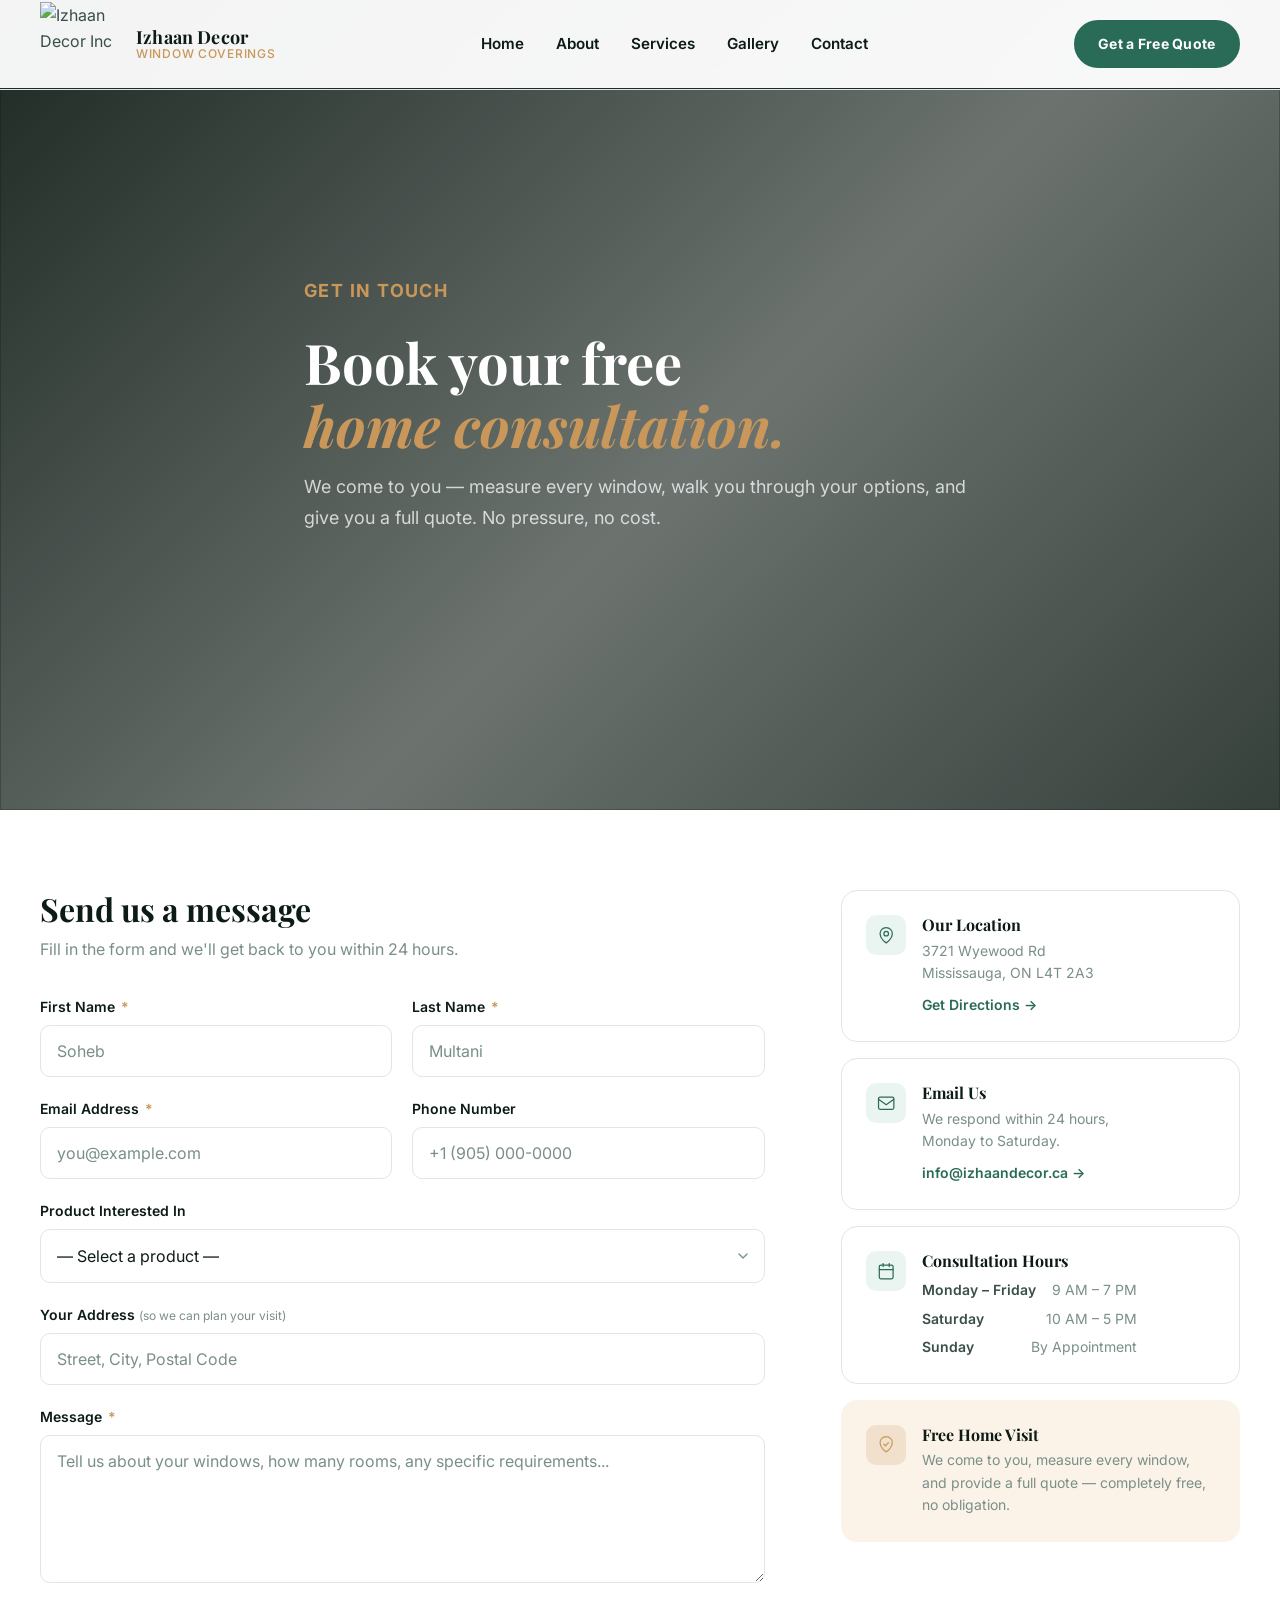
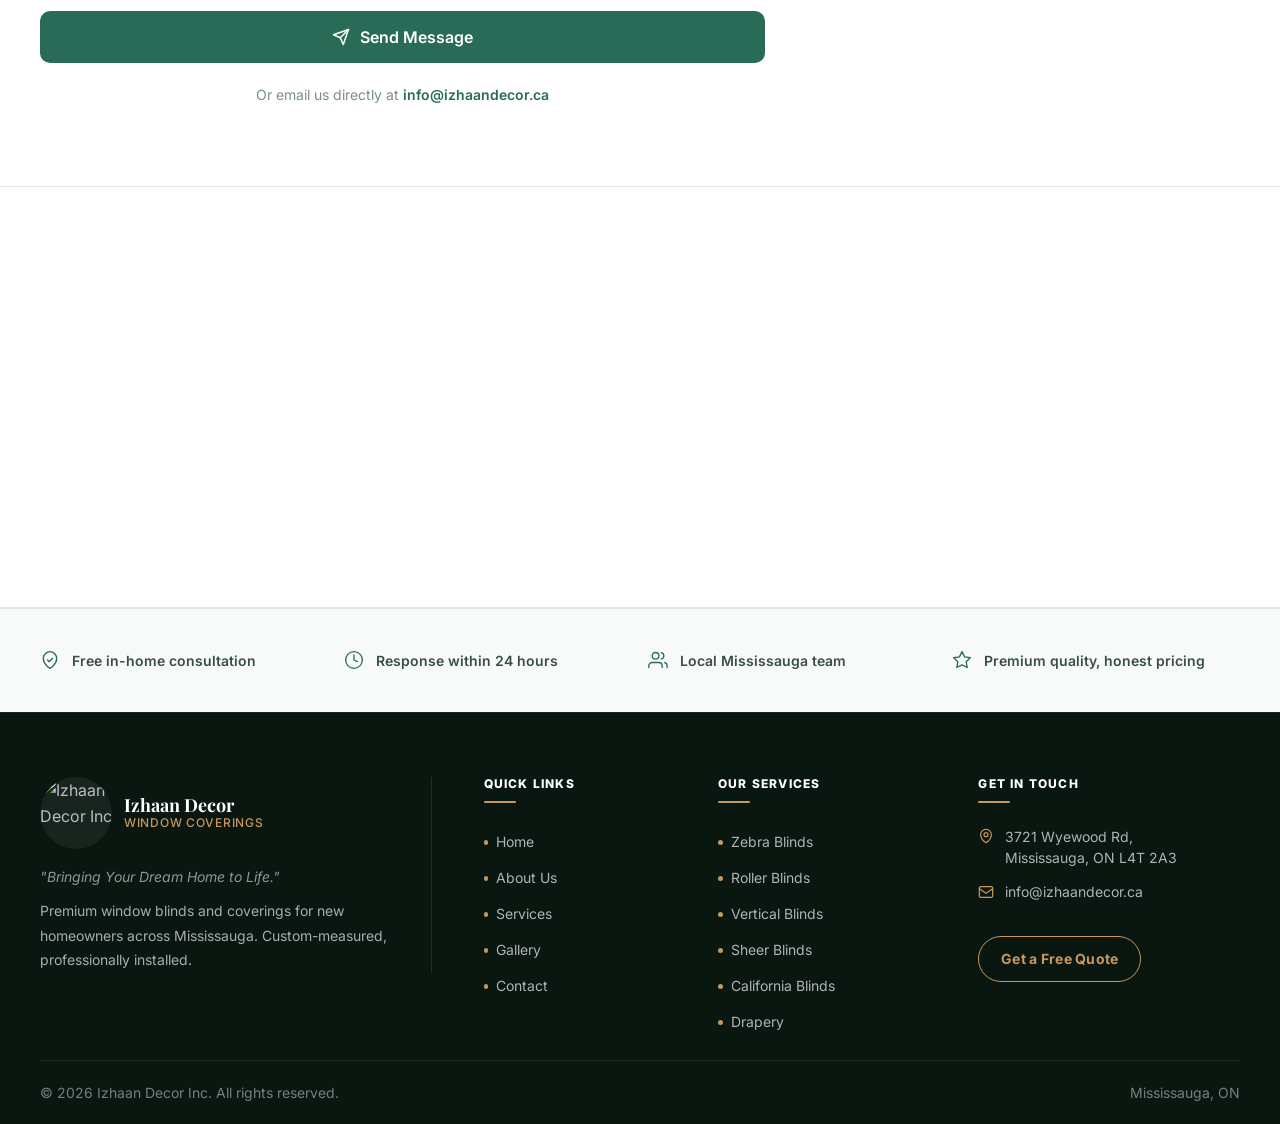
==== contact/index.html @ c47b693d "first commit" ====
<!doctype html>
<html lang="en">
  <head>
    <meta charset="utf-8">
    <meta name="viewport" content="width=device-width, initial-scale=1">
    <title>Contact | Izhaan Decor Inc — Free Quote Mississauga</title>
    <meta name="description" content="Contact Izhaan Decor Inc for a free in-home consultation and quote on window blinds and coverings in Mississauga. Call, email, or fill in the form.">
    <link rel="preconnect" href="https://fonts.googleapis.com">
    <link rel="preconnect" href="https://fonts.gstatic.com" crossorigin>
    <link href="https://fonts.googleapis.com/css2?family=Inter:wght@400;500;600;700&family=Playfair+Display:ital,wght@0,400;0,600;0,700;1,400&display=swap" rel="stylesheet">
    <link rel="stylesheet" href="../root.css">
    <link rel="stylesheet" href="./contact.css">
  </head>
  <body>

    <div data-include="../global/header.html"></div>

    <main>

      <!-- ═══════════════════════════════ PAGE HERO -->
      <section class="contact-hero">
        <div class="contact-hero__bg" aria-hidden="true">
          <img src="https://images.pexels.com/photos/1643383/pexels-photo-1643383.jpeg?auto=compress&cs=tinysrgb&w=1800" alt="">
        </div>
        <div class="container contact-hero__inner">
          <p class="eyebrow">Get in Touch</p>
          <h1>Book your free<br><em>home consultation.</em></h1>
          <p>We come to you — measure every window, walk you through your options, and give you a full quote. No pressure, no cost.</p>
        </div>
      </section>

      <!-- ═══════════════════════════════ CONTACT MAIN -->
      <section class="section contact-main">
        <div class="container contact-main__grid">

          <!-- FORM -->
          <div class="contact-form-wrap">
            <div class="contact-form-wrap__head">
              <h2>Send us a message</h2>
              <p>Fill in the form and we'll get back to you within 24 hours.</p>
            </div>

            <form class="contact-form" id="contactForm" novalidate>
              <div class="form-row">
                <div class="form-group">
                  <label for="firstName">First Name <span aria-hidden="true">*</span></label>
                  <input type="text" id="firstName" name="firstName" placeholder="Soheb" required autocomplete="given-name">
                </div>
                <div class="form-group">
                  <label for="lastName">Last Name <span aria-hidden="true">*</span></label>
                  <input type="text" id="lastName" name="lastName" placeholder="Multani" required autocomplete="family-name">
                </div>
              </div>

              <div class="form-row">
                <div class="form-group">
                  <label for="email">Email Address <span aria-hidden="true">*</span></label>
                  <input type="email" id="email" name="email" placeholder="you@example.com" required autocomplete="email">
                </div>
                <div class="form-group">
                  <label for="phone">Phone Number</label>
                  <input type="tel" id="phone" name="phone" placeholder="+1 (905) 000-0000" autocomplete="tel">
                </div>
              </div>

              <div class="form-group">
                <label for="service">Product Interested In</label>
                <div class="form-select-wrap">
                  <select id="service" name="service">
                    <option value="">— Select a product —</option>
                    <option value="zebra">Zebra Blinds</option>
                    <option value="roller">Roller Blinds</option>
                    <option value="vertical">Vertical Blinds</option>
                    <option value="sheer">Sheer Blinds</option>
                    <option value="california">California Blinds</option>
                    <option value="drapery">Drapery &amp; Curtains</option>
                    <option value="multiple">Multiple Products</option>
                    <option value="unsure">Not Sure Yet</option>
                  </select>
                  <svg class="form-select-icon" viewBox="0 0 24 24" fill="none" stroke="currentColor" stroke-width="2" stroke-linecap="round" stroke-linejoin="round" aria-hidden="true"><polyline points="6 9 12 15 18 9"/></svg>
                </div>
              </div>

              <div class="form-group">
                <label for="address">Your Address <span class="form-label-hint">(so we can plan your visit)</span></label>
                <input type="text" id="address" name="address" placeholder="Street, City, Postal Code" autocomplete="street-address">
              </div>

              <div class="form-group">
                <label for="message">Message <span aria-hidden="true">*</span></label>
                <textarea id="message" name="message" rows="5" placeholder="Tell us about your windows, how many rooms, any specific requirements..." required></textarea>
              </div>

              <button class="btn btn--primary btn--full contact-form__submit" type="submit">
                <svg width="18" height="18" viewBox="0 0 24 24" fill="none" stroke="currentColor" stroke-width="2" stroke-linecap="round" stroke-linejoin="round" aria-hidden="true"><line x1="22" y1="2" x2="11" y2="13"/><polygon points="22 2 15 22 11 13 2 9 22 2"/></svg>
                Send Message
              </button>

              <p class="contact-form__note">
                Or email us directly at <a href="mailto:info@izhaandecor.ca">info@izhaandecor.ca</a>
              </p>
            </form>

            <!-- Success state -->
            <div class="contact-form-success" id="formSuccess" hidden>
              <div class="contact-form-success__icon">
                <svg viewBox="0 0 24 24" fill="none" stroke="currentColor" stroke-width="2" stroke-linecap="round" stroke-linejoin="round" aria-hidden="true"><path d="M22 11.08V12a10 10 0 1 1-5.93-9.14"/><polyline points="22 4 12 14.01 9 11.01"/></svg>
              </div>
              <h3>Message sent!</h3>
              <p>Thanks for reaching out. We'll be in touch within 24 hours to book your free consultation.</p>
            </div>
          </div>

          <!-- INFO CARDS -->
          <aside class="contact-info">
            <div class="contact-info-card">
              <div class="contact-info-card__icon">
                <svg viewBox="0 0 24 24" fill="none" stroke="currentColor" stroke-width="1.6" stroke-linecap="round" stroke-linejoin="round" aria-hidden="true"><path d="M12 22s-8-4.5-8-11.8A8 8 0 0 1 12 2a8 8 0 0 1 8 8.2c0 7.3-8 11.8-8 11.8z"/><circle cx="12" cy="10" r="3"/></svg>
              </div>
              <div>
                <h3>Our Location</h3>
                <p>3721 Wyewood Rd<br>Mississauga, ON L4T 2A3</p>
                <a href="https://maps.google.com/?q=3721+Wyewood+Rd,+Mississauga,+ON+L4T+2A3" target="_blank" rel="noopener noreferrer" class="contact-info-card__link">Get Directions →</a>
              </div>
            </div>

            <div class="contact-info-card">
              <div class="contact-info-card__icon">
                <svg viewBox="0 0 24 24" fill="none" stroke="currentColor" stroke-width="1.6" stroke-linecap="round" stroke-linejoin="round" aria-hidden="true"><rect x="2" y="4" width="20" height="16" rx="2"/><path d="m2 7 10 7 10-7"/></svg>
              </div>
              <div>
                <h3>Email Us</h3>
                <p>We respond within 24 hours,<br>Monday to Saturday.</p>
                <a href="mailto:info@izhaandecor.ca" class="contact-info-card__link">info@izhaandecor.ca →</a>
              </div>
            </div>

            <div class="contact-info-card">
              <div class="contact-info-card__icon">
                <svg viewBox="0 0 24 24" fill="none" stroke="currentColor" stroke-width="1.6" stroke-linecap="round" stroke-linejoin="round" aria-hidden="true"><rect x="3" y="4" width="18" height="18" rx="2"/><line x1="16" y1="2" x2="16" y2="6"/><line x1="8" y1="2" x2="8" y2="6"/><line x1="3" y1="10" x2="21" y2="10"/></svg>
              </div>
              <div>
                <h3>Consultation Hours</h3>
                <ul class="contact-hours">
                  <li><span>Monday – Friday</span><span>9 AM – 7 PM</span></li>
                  <li><span>Saturday</span><span>10 AM – 5 PM</span></li>
                  <li><span>Sunday</span><span>By Appointment</span></li>
                </ul>
              </div>
            </div>

            <div class="contact-info-card contact-info-card--accent">
              <div class="contact-info-card__icon">
                <svg viewBox="0 0 24 24" fill="none" stroke="currentColor" stroke-width="1.6" stroke-linecap="round" stroke-linejoin="round" aria-hidden="true"><path d="M12 22s-8-4.5-8-11.8A8 8 0 0 1 12 2a8 8 0 0 1 8 8.2c0 7.3-8 11.8-8 11.8z"/><path d="M9 12l2 2 4-4"/></svg>
              </div>
              <div>
                <h3>Free Home Visit</h3>
                <p>We come to you, measure every window, and provide a full quote — completely free, no obligation.</p>
              </div>
            </div>
          </aside>

        </div>
      </section>

      <!-- ═══════════════════════════════ MAP -->
      <div class="contact-map">
        <iframe
          src="https://maps.google.com/maps?q=3721+Wyewood+Rd,+Mississauga,+ON+L4T+2A3&output=embed"
          width="100%"
          height="420"
          style="border:0;"
          allowfullscreen=""
          loading="lazy"
          referrerpolicy="no-referrer-when-downgrade"
          title="Izhaan Decor location — 3721 Wyewood Rd, Mississauga">
        </iframe>
      </div>

      <!-- ═══════════════════════════════ TRUST STRIP -->
      <section class="contact-trust">
        <div class="container contact-trust__grid">
          <div class="contact-trust__item">
            <svg viewBox="0 0 24 24" fill="none" stroke="currentColor" stroke-width="1.6" stroke-linecap="round" stroke-linejoin="round" aria-hidden="true"><path d="M12 22s-8-4.5-8-11.8A8 8 0 0 1 12 2a8 8 0 0 1 8 8.2c0 7.3-8 11.8-8 11.8z"/><path d="M9 12l2 2 4-4"/></svg>
            <span>Free in-home consultation</span>
          </div>
          <div class="contact-trust__item">
            <svg viewBox="0 0 24 24" fill="none" stroke="currentColor" stroke-width="1.6" stroke-linecap="round" stroke-linejoin="round" aria-hidden="true"><circle cx="12" cy="12" r="10"/><path d="M12 6v6l4 2"/></svg>
            <span>Response within 24 hours</span>
          </div>
          <div class="contact-trust__item">
            <svg viewBox="0 0 24 24" fill="none" stroke="currentColor" stroke-width="1.6" stroke-linecap="round" stroke-linejoin="round" aria-hidden="true"><path d="M17 21v-2a4 4 0 0 0-4-4H5a4 4 0 0 0-4 4v2"/><circle cx="9" cy="7" r="4"/><path d="M23 21v-2a4 4 0 0 0-3-3.87"/><path d="M16 3.13a4 4 0 0 1 0 7.75"/></svg>
            <span>Local Mississauga team</span>
          </div>
          <div class="contact-trust__item">
            <svg viewBox="0 0 24 24" fill="none" stroke="currentColor" stroke-width="1.6" stroke-linecap="round" stroke-linejoin="round" aria-hidden="true"><polygon points="12 2 15.09 8.26 22 9.27 17 14.14 18.18 21.02 12 17.77 5.82 21.02 7 14.14 2 9.27 8.91 8.26 12 2"/></svg>
            <span>Premium quality, honest pricing</span>
          </div>
        </div>
      </section>

    </main>

    <div data-include="../global/footer.html"></div>
    <script src="./contact.js"></script>
  </body>
</html>
---- root.css ----
@import url("./global/variables.css");
@import url("./global/base.css");
---- contact/contact.css ----
/* ══════════════════════════════════════════════════════════
   Scroll reveal
══════════════════════════════════════════════════════════ */
.reveal-on-scroll {
  opacity: 0;
  transform: translateY(30px);
  transition: opacity 0.65s var(--ease-slow), transform 0.65s var(--ease-slow);
}

.reveal-on-scroll.is-visible {
  opacity: 1;
  transform: translateY(0);
}

.reveal-stagger {
  transition-delay: calc(var(--i, 0) * 110ms);
}

/* ══════════════════════════════════════════════════════════
   PAGE HERO
══════════════════════════════════════════════════════════ */
.contact-hero {
  position: relative;
  display: flex;
  align-items: center;
  min-height: 90vh;
  overflow: hidden;
}

.contact-hero__bg {
  position: absolute;
  inset: 0;
  z-index: 0;
}

.contact-hero__bg img {
  width: 100%;
  height: 100%;
  object-fit: cover;
}

.contact-hero__bg::after {
  content: "";
  position: absolute;
  inset: 0;
  background: linear-gradient(
    135deg,
    rgba(10, 22, 16, 0.92) 0%,
    rgba(10, 22, 16, 0.60) 55%,
    rgba(10, 22, 16, 0.82) 100%
  );
}

.contact-hero__inner {
  position: relative;
  z-index: 1;
  padding-block: 5rem;
  max-width: 42rem;
}

.contact-hero__inner .eyebrow {
  color: var(--color-accent);
  animation: fade-up 0.7s var(--ease-slow) both;
}

.contact-hero__inner h1 {
  margin-block: 0.75rem 1rem;
  font-size: clamp(2rem, 5vw, 3.5rem);
  color: #fff;
  line-height: 1.12;
  animation: fade-up 0.7s 0.15s var(--ease-slow) both;
}

.contact-hero__inner h1 em {
  font-style: italic;
  color: var(--color-accent);
}

.contact-hero__inner > p {
  color: rgba(255, 255, 255, 0.75);
  font-size: var(--text-lg);
  line-height: 1.7;
  animation: fade-up 0.7s 0.3s var(--ease-slow) both;
}

@keyframes fade-up {
  from { opacity: 0; transform: translateY(24px); }
  to   { opacity: 1; transform: translateY(0);    }
}

/* ══════════════════════════════════════════════════════════
   CONTACT MAIN GRID
══════════════════════════════════════════════════════════ */
.contact-main__grid {
  display: grid;
  grid-template-columns: 1fr 0.55fr;
  gap: clamp(2.5rem, 6vw, 5rem);
  align-items: start;
}

/* ══════════════════════════════════════════════════════════
   FORM WRAP
══════════════════════════════════════════════════════════ */
.contact-form-wrap__head {
  margin-bottom: 2rem;
}

.contact-form-wrap__head h2 {
  font-size: clamp(var(--text-xl), 2.5vw, var(--text-3xl));
  margin-bottom: 0.5rem;
}

.contact-form-wrap__head p {
  color: var(--color-muted);
  font-size: var(--text-base);
}

/* ══════════════════════════════════════════════════════════
   FORM ELEMENTS
══════════════════════════════════════════════════════════ */
.contact-form {
  display: grid;
  gap: 1.25rem;
}

.form-row {
  display: grid;
  grid-template-columns: 1fr 1fr;
  gap: 1.25rem;
}

.form-group {
  display: flex;
  flex-direction: column;
  gap: 0.45rem;
}

.form-group label {
  font-size: var(--text-sm);
  font-weight: 600;
  color: var(--color-dark);
}

.form-group label span[aria-hidden] {
  color: var(--color-accent);
  margin-left: 0.1rem;
}

.form-label-hint {
  font-weight: 400;
  color: var(--color-muted);
  font-size: var(--text-xs);
}

.form-group input,
.form-group textarea {
  width: 100%;
  padding: 0.8rem 1rem;
  border: 1.5px solid var(--color-border);
  border-radius: var(--radius-md);
  background: var(--color-surface);
  color: var(--color-dark);
  font-size: var(--text-base);
  line-height: 1.5;
  transition: border-color var(--ease), box-shadow var(--ease);
  outline: none;
}

.form-group input::placeholder,
.form-group textarea::placeholder {
  color: var(--color-muted);
}

.form-group input:focus,
.form-group textarea:focus {
  border-color: var(--color-primary);
  box-shadow: 0 0 0 3px var(--color-primary-soft);
}

.form-group input.is-error,
.form-group textarea.is-error {
  border-color: var(--color-danger);
  box-shadow: 0 0 0 3px rgba(220, 38, 38, 0.1);
}

.form-group textarea {
  resize: vertical;
  min-height: 130px;
}

/* Custom select */
.form-select-wrap {
  position: relative;
}

.form-select-wrap select {
  width: 100%;
  padding: 0.8rem 2.5rem 0.8rem 1rem;
  border: 1.5px solid var(--color-border);
  border-radius: var(--radius-md);
  background: var(--color-surface);
  color: var(--color-dark);
  font-size: var(--text-base);
  appearance: none;
  cursor: pointer;
  transition: border-color var(--ease), box-shadow var(--ease);
  outline: none;
}

.form-select-wrap select:focus {
  border-color: var(--color-primary);
  box-shadow: 0 0 0 3px var(--color-primary-soft);
}

.form-select-icon {
  position: absolute;
  right: 0.85rem;
  top: 50%;
  transform: translateY(-50%);
  width: 1rem;
  height: 1rem;
  color: var(--color-muted);
  pointer-events: none;
}

/* Submit */
.contact-form__submit {
  margin-top: 0.5rem;
  gap: 0.6rem;
  font-size: var(--text-base);
  min-height: 3.25rem;
}

.contact-form__note {
  text-align: center;
  font-size: var(--text-sm);
  color: var(--color-muted);
}

.contact-form__note a {
  color: var(--color-primary);
  font-weight: 600;
  transition: color var(--ease);
}

.contact-form__note a:hover {
  color: var(--color-primary-hover);
}

/* ── Success state ─────────────────────────────────────── */
.contact-form-success[hidden] {
  display: none;
}

.contact-form-success {
  display: flex;
  flex-direction: column;
  align-items: center;
  justify-content: center;
  text-align: center;
  padding: 3rem 2rem;
  border: 1.5px solid var(--color-primary-soft);
  border-radius: var(--radius-lg);
  background: var(--color-primary-soft);
  animation: fade-up 0.5s var(--ease-slow) both;
}

.contact-form-success__icon {
  display: flex;
  align-items: center;
  justify-content: center;
  width: 4rem;
  height: 4rem;
  margin-bottom: 1.25rem;
  border-radius: var(--radius-full);
  background: var(--color-primary);
  color: #fff;
}

.contact-form-success__icon svg {
  width: 1.75rem;
  height: 1.75rem;
}

.contact-form-success h3 {
  margin-bottom: 0.6rem;
  font-size: var(--text-2xl);
  color: var(--color-dark);
}

.contact-form-success p {
  color: var(--color-muted);
  line-height: 1.7;
  max-width: 28rem;
}

/* ══════════════════════════════════════════════════════════
   INFO CARDS
══════════════════════════════════════════════════════════ */
.contact-info {
  display: grid;
  gap: 1rem;
  position: sticky;
  top: calc(88px + 2rem);
}

.contact-info-card {
  display: flex;
  gap: 1rem;
  padding: 1.5rem;
  border: 1px solid var(--color-border);
  border-radius: var(--radius-lg);
  background: var(--color-surface);
  transition: box-shadow var(--ease), border-color var(--ease), transform var(--ease);
}

.contact-info-card:hover {
  box-shadow: var(--shadow-md);
  border-color: var(--color-primary-soft);
  transform: translateY(-2px);
}

.contact-info-card--accent {
  border-color: var(--color-accent-soft);
  background: var(--color-accent-soft);
}

.contact-info-card--accent:hover {
  border-color: var(--color-accent);
}

.contact-info-card__icon {
  flex: 0 0 2.5rem;
  width: 2.5rem;
  height: 2.5rem;
  display: flex;
  align-items: center;
  justify-content: center;
  border-radius: var(--radius-md);
  background: var(--color-primary-soft);
  color: var(--color-primary);
}

.contact-info-card--accent .contact-info-card__icon {
  background: rgba(201, 151, 90, 0.2);
  color: var(--color-accent);
}

.contact-info-card__icon svg {
  width: 1.15rem;
  height: 1.15rem;
}

.contact-info-card h3 {
  font-size: var(--text-base);
  font-weight: 700;
  margin-bottom: 0.35rem;
  color: var(--color-dark);
}

.contact-info-card p {
  font-size: var(--text-sm);
  color: var(--color-muted);
  line-height: 1.6;
}

.contact-info-card__link {
  display: inline-block;
  margin-top: 0.5rem;
  font-size: var(--text-sm);
  font-weight: 600;
  color: var(--color-primary);
  transition: color var(--ease), transform var(--ease);
}

.contact-info-card__link:hover {
  color: var(--color-primary-hover);
  transform: translateX(2px);
}

/* Hours table */
.contact-hours {
  display: grid;
  gap: 0.35rem;
  margin-top: 0.5rem;
}

.contact-hours li {
  display: flex;
  justify-content: space-between;
  align-items: center;
  font-size: var(--text-sm);
  color: var(--color-muted);
  gap: 1rem;
}

.contact-hours li span:first-child {
  font-weight: 600;
  color: var(--color-text);
}

/* ══════════════════════════════════════════════════════════
   MAP
══════════════════════════════════════════════════════════ */
.contact-map {
  border-top: 1px solid var(--color-border);
  border-bottom: 1px solid var(--color-border);
  overflow: hidden;
  line-height: 0;
}

.contact-map iframe {
  width: 100%;
  height: 420px;
  display: block;
  filter: grayscale(0.15) contrast(1.02);
  transition: filter var(--ease-slow);
}

.contact-map iframe:hover {
  filter: grayscale(0) contrast(1);
}

/* ══════════════════════════════════════════════════════════
   TRUST STRIP
══════════════════════════════════════════════════════════ */
.contact-trust {
  padding-block: 2.5rem;
  background: var(--color-surface-soft);
  border-top: 1px solid var(--color-border);
}

.contact-trust__grid {
  display: grid;
  grid-template-columns: repeat(4, 1fr);
  gap: 1rem;
}

.contact-trust__item {
  display: flex;
  align-items: center;
  gap: 0.75rem;
  font-size: var(--text-sm);
  font-weight: 600;
  color: var(--color-text);
}

.contact-trust__item svg {
  flex: 0 0 1.25rem;
  width: 1.25rem;
  height: 1.25rem;
  color: var(--color-primary);
}

/* ══════════════════════════════════════════════════════════
   RESPONSIVE
══════════════════════════════════════════════════════════ */
@media (max-width: 1024px) {
  .contact-main__grid {
    grid-template-columns: 1fr;
  }

  .contact-info {
    position: static;
    grid-template-columns: repeat(2, 1fr);
  }

  .contact-hero__inner {
    text-align: center;
    margin-inline: auto;
  }
}

@media (max-width: 767px) {

  .form-row {
    grid-template-columns: 1fr;
  }

  .contact-info {
    grid-template-columns: 1fr;
  }

  .contact-trust__grid {
    grid-template-columns: repeat(2, 1fr);
    gap: 1.25rem;
  }

  .contact-map iframe {
    height: 280px;
  }
}
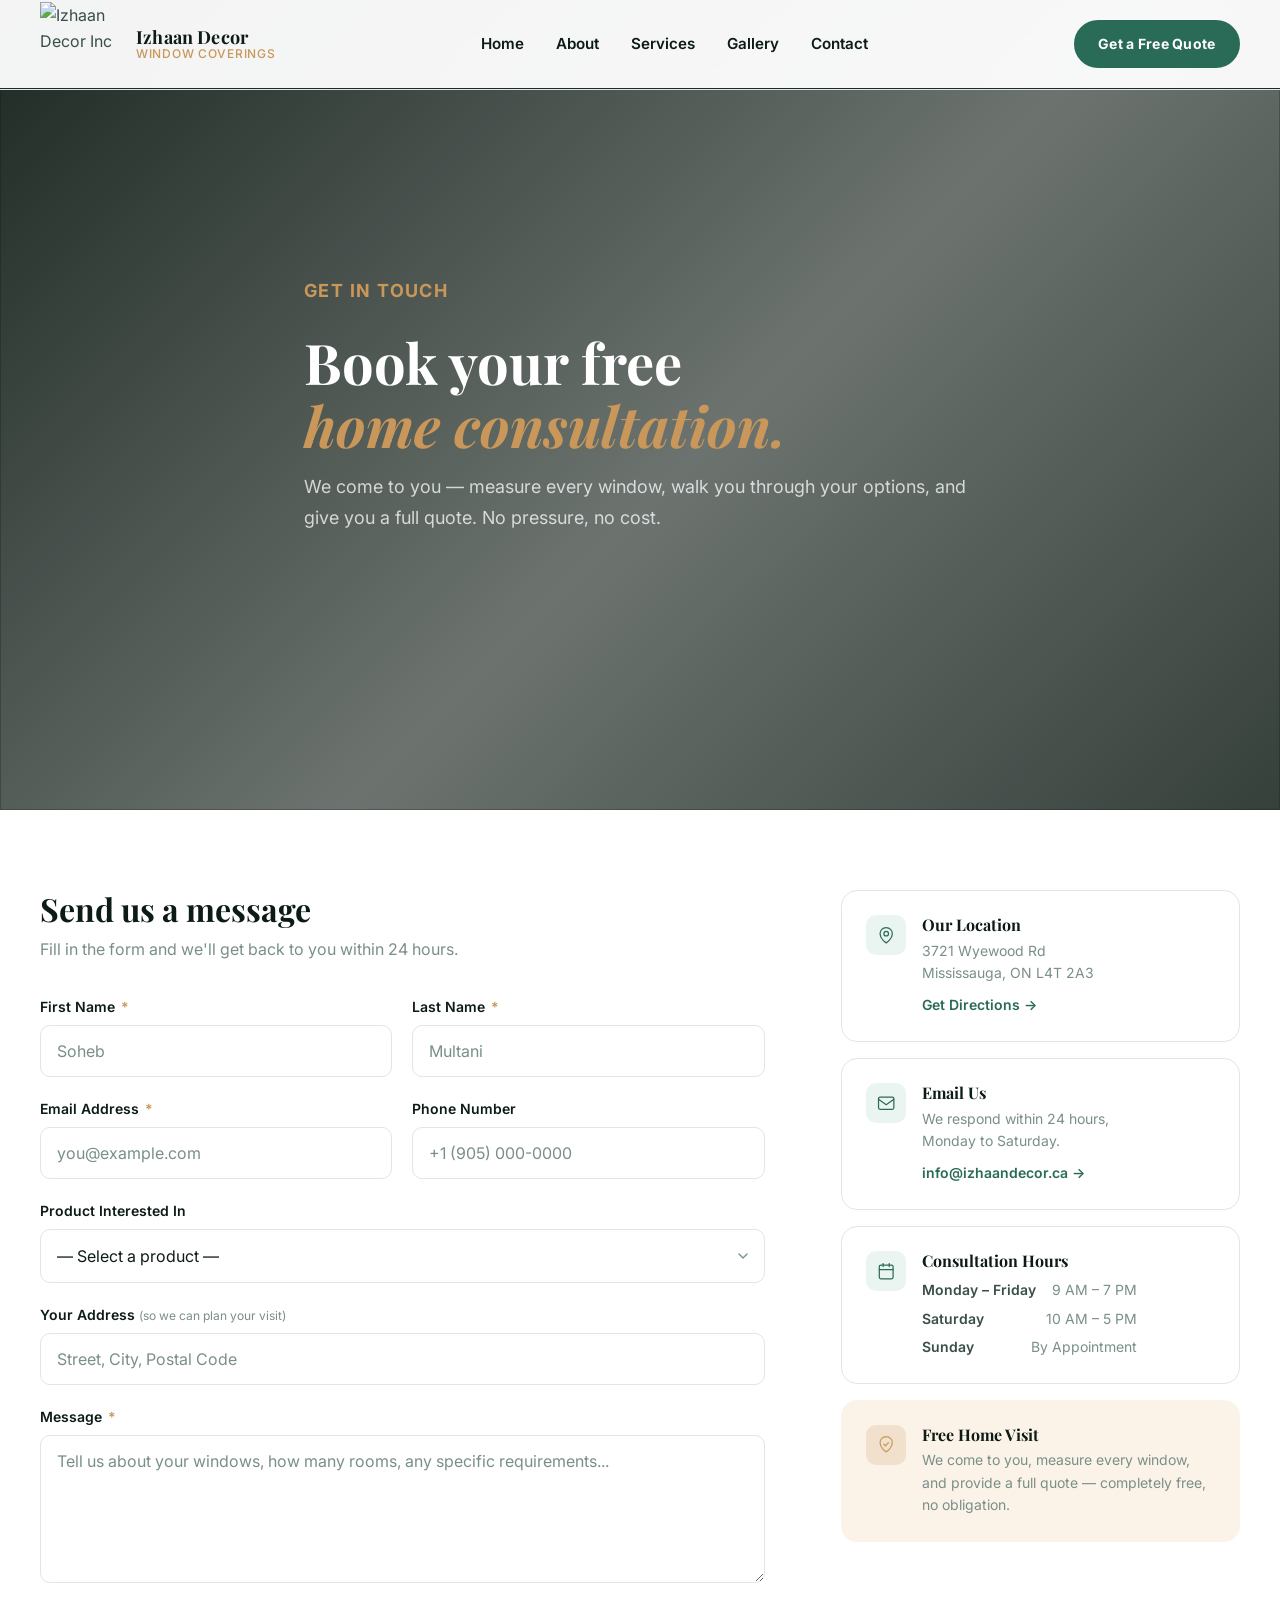
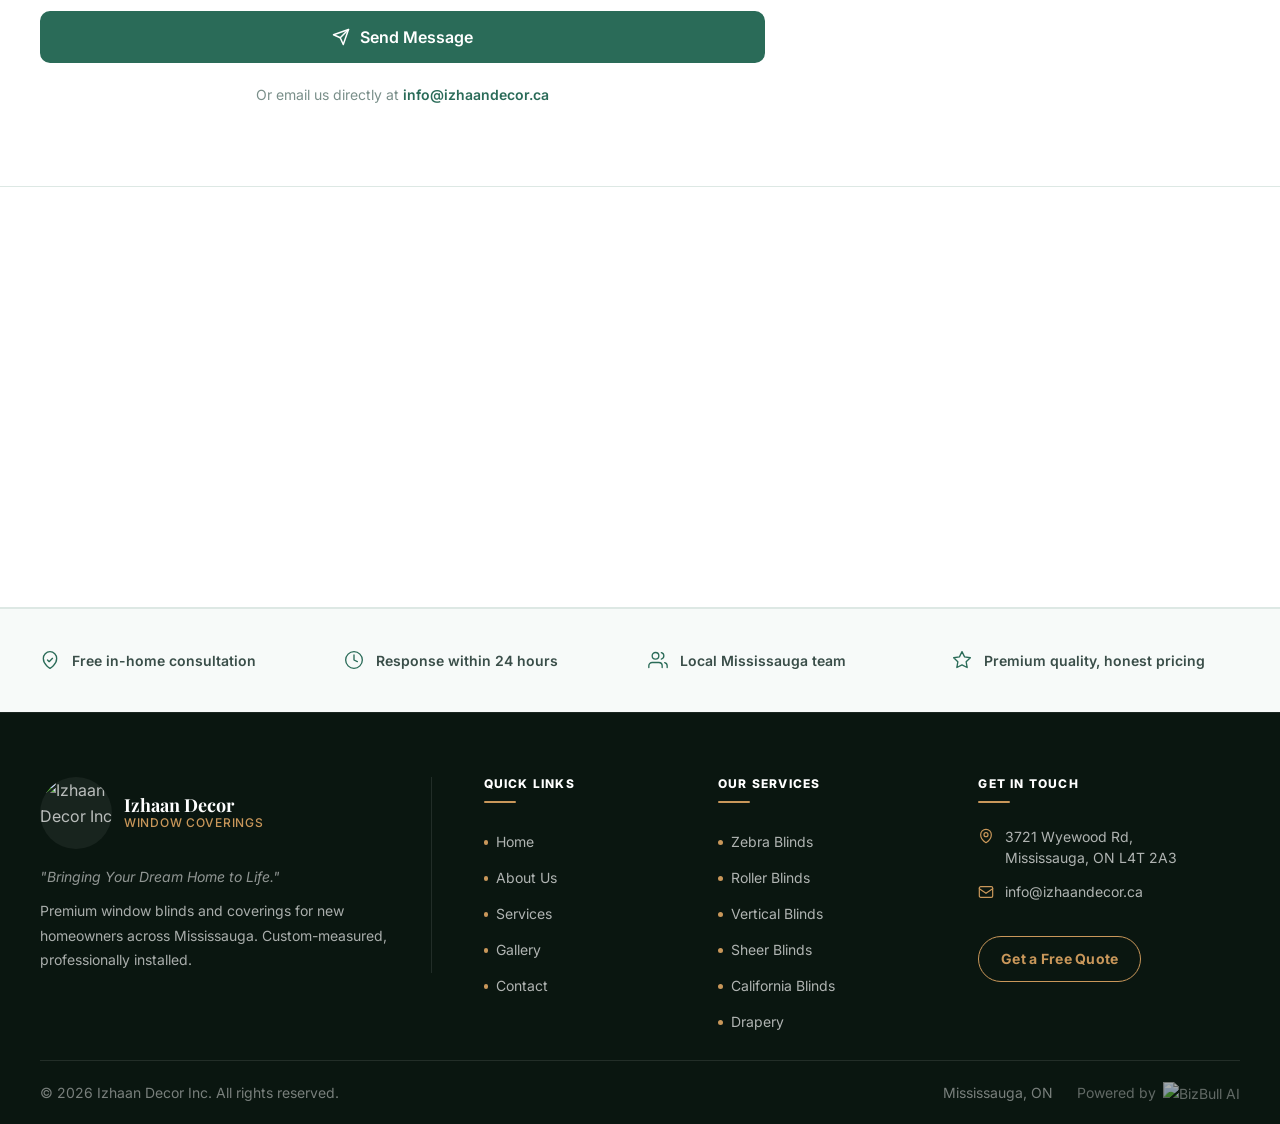
==== commit 9424e15f: "updated images" ====
--- a/contact/index.html
+++ b/contact/index.html
@@ -1,4 +1,4 @@
-<!doctype html>
+﻿<!doctype html>
 <html lang="en">
   <head>
     <meta charset="utf-8">
@@ -13,14 +13,356 @@
   </head>
   <body>
 
-    <div data-include="../global/header.html"></div>
+<style>
+  .site-header {
+    position: fixed;
+    top: 0;
+    right: 0;
+    left: 0;
+    z-index: 1000;
+    background: rgba(255, 255, 255, 0.95);
+    border-bottom: 1px solid var(--color-border);
+    backdrop-filter: blur(14px);
+  }
+
+  .site-header__inner {
+    display: flex;
+    align-items: center;
+    justify-content: space-between;
+    min-height: 88px;
+  }
+
+  .site-header__brand {
+    display: inline-flex;
+    align-items: center;
+    gap: 0.75rem;
+  }
+
+  .site-header__logo {
+    width: 84px;
+    height: 84px;
+    object-fit: contain;
+  }
+
+  .site-header__brand-name {
+    display: flex;
+    flex-direction: column;
+    line-height: 1.15;
+  }
+
+  .site-header__brand-name strong {
+    font-family: var(--font-serif);
+    font-size: var(--text-lg);
+    font-weight: 700;
+    color: var(--color-dark);
+    letter-spacing: 0.01em;
+  }
+
+  .site-header__brand-name span {
+    font-size: var(--text-xs);
+    font-weight: 500;
+    color: var(--color-accent);
+    letter-spacing: 0.06em;
+    text-transform: uppercase;
+  }
+
+  /* ── Desktop nav ───────────────────────────────────────── */
+  .site-header__nav {
+    display: flex;
+    align-items: center;
+    gap: clamp(1.5rem, 2.5vw, 2.25rem);
+    font-size: 0.95rem;
+    font-weight: 600;
+    color: var(--color-dark);
+  }
+
+  .site-header__nav a {
+    position: relative;
+    padding-block: 0.35rem;
+    color: var(--color-dark);
+    transition: color var(--ease);
+  }
+
+  .site-header__nav a::after {
+    content: "";
+    position: absolute;
+    left: 0;
+    right: 0;
+    bottom: 0;
+    height: 2px;
+    background: var(--color-primary);
+    border-radius: var(--radius-full);
+    transform: scaleX(0);
+    transform-origin: left;
+    transition: transform var(--ease);
+  }
+
+  .site-header__nav a:hover,
+  .site-header__nav a.is-active { color: var(--color-primary); }
+
+  .site-header__nav a:hover::after,
+  .site-header__nav a.is-active::after { transform: scaleX(1); }
+
+  /* ── Desktop CTA ───────────────────────────────────────── */
+  .site-header__actions {
+    display: flex;
+    align-items: center;
+    gap: 0.625rem;
+  }
+
+  .site-header__cta {
+    display: inline-flex;
+    align-items: center;
+    justify-content: center;
+    min-height: 44px;
+    padding: 0.65rem 1.4rem;
+    border: 2px solid var(--color-primary);
+    border-radius: var(--radius-full);
+    background: var(--color-primary);
+    color: var(--color-surface);
+    font-size: var(--text-sm);
+    font-weight: 700;
+    letter-spacing: 0.02em;
+    transition: background var(--ease), border-color var(--ease), transform var(--ease), box-shadow var(--ease);
+  }
+
+  .site-header__cta:hover {
+    background: var(--color-primary-hover);
+    border-color: var(--color-primary-hover);
+    transform: translateY(-1px);
+    box-shadow: var(--shadow-md);
+  }
+
+  /* ── Hamburger button ──────────────────────────────────── */
+  .site-header__menu {
+    display: none;
+    width: 2.75rem;
+    height: 2.75rem;
+    align-items: center;
+    justify-content: center;
+    border-radius: var(--radius-md);
+    color: var(--color-dark);
+    background: var(--color-surface-soft);
+    transition: background var(--ease);
+    flex-shrink: 0;
+  }
+
+  .site-header__menu:hover { background: var(--color-primary-soft); }
+
+  .site-header__menu-icon,
+  .site-header__menu-icon::before,
+  .site-header__menu-icon::after {
+    display: block;
+    width: 1.25rem;
+    height: 2px;
+    border-radius: var(--radius-full);
+    background: currentColor;
+    transition: transform var(--ease), opacity var(--ease);
+  }
+
+  .site-header__menu-icon {
+    position: relative;
+  }
+
+  .site-header__menu-icon::before,
+  .site-header__menu-icon::after {
+    content: "";
+    position: absolute;
+    left: 0;
+  }
+
+  .site-header__menu-icon::before { top: -0.4rem; }
+  .site-header__menu-icon::after  { top:  0.4rem; }
+
+  .site-header.is-open .site-header__menu-icon        { transform: rotate(45deg); }
+  .site-header.is-open .site-header__menu-icon::before { opacity: 0; }
+  .site-header.is-open .site-header__menu-icon::after  { transform: translateY(-0.4rem) rotate(-90deg); }
+
+  /* ── Mobile slide-down panel ───────────────────────────── */
+  .site-header__panel {
+    overflow: hidden;
+    max-height: 0;
+    transition: max-height 0.42s cubic-bezier(0.4, 0, 0.2, 1);
+    background: var(--color-dark);
+    border-top: 1px solid rgba(255, 255, 255, 0.07);
+  }
+
+  .site-header__panel-nav {
+    display: flex;
+    flex-direction: column;
+    padding-block: 0.5rem;
+  }
+
+  .site-header__panel-nav a {
+    display: flex;
+    align-items: center;
+    justify-content: space-between;
+    padding: 1rem 1.5rem;
+    color: rgba(255, 255, 255, 0.72);
+    font-size: 1rem;
+    font-weight: 600;
+    letter-spacing: 0.01em;
+    border-bottom: 1px solid rgba(255, 255, 255, 0.06);
+    transition: color var(--ease), background var(--ease), padding-left var(--ease);
+  }
+
+  .site-header__panel-nav a:last-child {
+    border-bottom: none;
+  }
+
+  .site-header__panel-nav a:hover {
+    color: #fff;
+    background: rgba(255, 255, 255, 0.04);
+    padding-left: 1.875rem;
+  }
+
+  .site-header__panel-nav a.is-active {
+    color: var(--color-accent);
+    background: rgba(201, 151, 90, 0.07);
+  }
+
+  /* Arrow chevron per link */
+  .site-header__panel-nav a svg {
+    width: 1rem;
+    height: 1rem;
+    opacity: 0.4;
+    transition: opacity var(--ease), transform var(--ease);
+    flex-shrink: 0;
+  }
+
+  .site-header__panel-nav a:hover svg,
+  .site-header__panel-nav a.is-active svg {
+    opacity: 1;
+    transform: translateX(3px);
+    color: var(--color-accent);
+  }
+
+  /* CTA block at bottom of panel */
+  .site-header__panel-cta {
+    padding: 1.25rem 1.5rem 1.75rem;
+    border-top: 1px solid rgba(255, 255, 255, 0.08);
+  }
+
+  .site-header__panel-cta a {
+    display: flex;
+    align-items: center;
+    justify-content: center;
+    width: 100%;
+    padding: 0.9rem 1.5rem;
+    border-radius: var(--radius-md);
+    background: var(--color-accent);
+    color: #fff;
+    font-size: var(--text-base);
+    font-weight: 700;
+    letter-spacing: 0.02em;
+    transition: background var(--ease), transform var(--ease);
+  }
+
+  .site-header__panel-cta a:hover {
+    background: var(--color-accent-hover);
+    transform: translateY(-1px);
+  }
+
+  /* ── Responsive ────────────────────────────────────────── */
+  @media (max-width: 900px) {
+    .site-header__nav,
+    .site-header__actions {
+      display: none;
+    }
+
+    .site-header__menu {
+      display: inline-flex;
+    }
+
+    .site-header.is-open .site-header__panel {
+      max-height: 480px;
+    }
+  }
+</style>
+
+<header class="site-header" data-site-header>
+  <div class="container site-header__inner">
+
+    <a class="site-header__brand" href="/home">
+      <img class="site-header__logo" src="https://assets.cdn.filesafe.space/pDreylt0DE2IrmVNC9Mn/media/6a2c3a0c16651db7bf0e846b.png" alt="Izhaan Decor Inc">
+      <div class="site-header__brand-name">
+        <strong>Izhaan Decor</strong>
+        <span>Window Coverings</span>
+      </div>
+    </a>
+
+    <nav class="site-header__nav" aria-label="Primary navigation">
+      <a href="/home">Home</a>
+      <a href="/about">About</a>
+      <a href="/services">Services</a>
+      <a href="/gallery">Gallery</a>
+      <a href="/contact">Contact</a>
+    </nav>
+
+    <div class="site-header__actions">
+      <a class="site-header__cta" href="/contact">Get a Free Quote</a>
+    </div>
+
+    <button class="site-header__menu" type="button" aria-label="Toggle menu" aria-expanded="false" data-site-menu>
+      <span class="site-header__menu-icon" aria-hidden="true"></span>
+    </button>
+
+  </div>
+
+  <!-- Mobile slide-down panel -->
+  <div class="site-header__panel" data-site-panel aria-hidden="true">
+    <nav class="site-header__panel-nav" data-site-panel-nav aria-label="Mobile navigation">
+      <a href="/home">Home <svg viewBox="0 0 24 24" fill="none" stroke="currentColor" stroke-width="2.5" stroke-linecap="round" stroke-linejoin="round" aria-hidden="true"><polyline points="9 18 15 12 9 6"/></svg></a>
+      <a href="/about">About <svg viewBox="0 0 24 24" fill="none" stroke="currentColor" stroke-width="2.5" stroke-linecap="round" stroke-linejoin="round" aria-hidden="true"><polyline points="9 18 15 12 9 6"/></svg></a>
+      <a href="/services">Services <svg viewBox="0 0 24 24" fill="none" stroke="currentColor" stroke-width="2.5" stroke-linecap="round" stroke-linejoin="round" aria-hidden="true"><polyline points="9 18 15 12 9 6"/></svg></a>
+      <a href="/gallery">Gallery <svg viewBox="0 0 24 24" fill="none" stroke="currentColor" stroke-width="2.5" stroke-linecap="round" stroke-linejoin="round" aria-hidden="true"><polyline points="9 18 15 12 9 6"/></svg></a>
+      <a href="/contact">Contact <svg viewBox="0 0 24 24" fill="none" stroke="currentColor" stroke-width="2.5" stroke-linecap="round" stroke-linejoin="round" aria-hidden="true"><polyline points="9 18 15 12 9 6"/></svg></a>
+    </nav>
+    <div class="site-header__panel-cta">
+      <a href="/contact">Get a Free Quote</a>
+    </div>
+  </div>
+</header>
+
+<script>
+  (() => {
+    const header   = document.querySelector("[data-site-header]");
+    const menu     = document.querySelector("[data-site-menu]");
+    const panel    = document.querySelector("[data-site-panel]");
+    if (!header || !menu) return;
+
+    menu.addEventListener("click", () => {
+      const isOpen = header.classList.toggle("is-open");
+      menu.setAttribute("aria-expanded", String(isOpen));
+      if (panel) panel.setAttribute("aria-hidden", String(!isOpen));
+    });
+
+    /* Close panel when a mobile nav link is tapped */
+    if (panel) {
+      panel.querySelectorAll("a").forEach((link) => {
+        link.addEventListener("click", () => {
+          header.classList.remove("is-open");
+          menu.setAttribute("aria-expanded", "false");
+          panel.setAttribute("aria-hidden", "true");
+        });
+      });
+    }
+
+    /* Mark active link in both desktop nav and mobile panel */
+    const path = window.location.pathname.replace(/\/$/, "") || "/";
+    header.querySelectorAll(".site-header__nav a, [data-site-panel-nav] a").forEach((link) => {
+      const href = link.getAttribute("href").replace(/\/$/, "") || "/";
+      if (href === path) link.classList.add("is-active");
+    });
+  })();
+</script>
 
     <main>
 
       <!-- ═══════════════════════════════ PAGE HERO -->
       <section class="contact-hero">
         <div class="contact-hero__bg" aria-hidden="true">
-          <img src="https://images.pexels.com/photos/1643383/pexels-photo-1643383.jpeg?auto=compress&cs=tinysrgb&w=1800" alt="">
+          <img src="https://images.pexels.com/photos/18150686/pexels-photo-18150686.jpeg?auto=compress&cs=tinysrgb&w=1800" alt="">
         </div>
         <div class="container contact-hero__inner">
           <p class="eyebrow">Get in Touch</p>
@@ -201,7 +543,347 @@
 
     </main>
 
-    <div data-include="../global/footer.html"></div>
+<style>
+  .site-footer {
+    background: #0A1610;
+    border-top: 1px solid rgba(255, 255, 255, 0.07);
+    color: rgba(255, 255, 255, 0.7);
+  }
+
+  .site-footer__inner {
+    display: grid;
+    grid-template-columns: minmax(16rem, 1.5fr) minmax(9rem, 0.7fr) minmax(11rem, 0.8fr) minmax(14rem, 1fr);
+    gap: clamp(1.75rem, 4vw, 3.5rem);
+    align-items: start;
+    padding-block: clamp(3rem, 5vw, 5rem) 1.75rem;
+  }
+
+  /* ── Brand block ───────────────────────────────────────── */
+  .site-footer__brand-block {
+    padding-right: clamp(0rem, 2vw, 2rem);
+    border-right: 1px solid rgba(255, 255, 255, 0.1);
+  }
+
+  .site-footer__brand {
+    display: inline-flex;
+    align-items: center;
+    gap: 0.75rem;
+  }
+
+  .site-footer__logo {
+    width: 72px;
+    height: 72px;
+    object-fit: contain;
+    border-radius: var(--radius-full);
+    background: rgba(255, 255, 255, 0.06);
+  }
+
+  .site-footer__brand-name {
+    display: flex;
+    flex-direction: column;
+    line-height: 1.2;
+  }
+
+  .site-footer__brand-name strong {
+    font-family: var(--font-serif);
+    font-size: var(--text-lg);
+    font-weight: 700;
+    color: #fff;
+  }
+
+  .site-footer__brand-name span {
+    font-size: var(--text-xs);
+    font-weight: 500;
+    color: var(--color-accent);
+    letter-spacing: 0.06em;
+    text-transform: uppercase;
+  }
+
+  .site-footer__tagline {
+    margin-top: 1.1rem;
+    font-size: var(--text-sm);
+    font-style: italic;
+    color: rgba(255, 255, 255, 0.55);
+    line-height: 1.6;
+  }
+
+  .site-footer__copy {
+    margin-top: 0.65rem;
+    font-size: var(--text-sm);
+    color: rgba(255, 255, 255, 0.65);
+    line-height: 1.75;
+  }
+
+  /* ── Column titles ─────────────────────────────────────── */
+  .site-footer__title {
+    position: relative;
+    margin-bottom: 1.4rem;
+    padding-bottom: 0.75rem;
+    color: #fff;
+    font-family: var(--font-sans);
+    font-size: var(--text-xs);
+    font-weight: 800;
+    letter-spacing: 0.1em;
+    text-transform: uppercase;
+  }
+
+  .site-footer__title::after {
+    content: "";
+    position: absolute;
+    left: 0;
+    bottom: 0;
+    width: 2rem;
+    height: 2px;
+    border-radius: var(--radius-full);
+    background: var(--color-accent);
+  }
+
+  /* ── Nav lists ─────────────────────────────────────────── */
+  .site-footer__list {
+    display: grid;
+    gap: 0.6rem;
+  }
+
+  .site-footer__list a {
+    display: inline-flex;
+    align-items: center;
+    gap: 0.5rem;
+    color: rgba(255, 255, 255, 0.68);
+    font-size: var(--text-sm);
+    line-height: 1.4;
+    transition: color var(--ease), transform var(--ease);
+  }
+
+  .site-footer__list a::before {
+    content: "";
+    width: 0.3rem;
+    height: 0.3rem;
+    flex: 0 0 0.3rem;
+    border-radius: var(--radius-full);
+    background: var(--color-accent);
+    transition: transform var(--ease);
+  }
+
+  .site-footer__list a:hover {
+    color: #fff;
+    transform: translateX(3px);
+  }
+
+  /* ── Contact block ─────────────────────────────────────── */
+  .site-footer__contact-item {
+    display: flex;
+    align-items: flex-start;
+    gap: 0.65rem;
+    margin-bottom: 0.85rem;
+    font-size: var(--text-sm);
+    color: rgba(255, 255, 255, 0.68);
+    line-height: 1.5;
+  }
+
+  .site-footer__contact-item svg {
+    flex: 0 0 1rem;
+    width: 1rem;
+    height: 1rem;
+    margin-top: 0.15rem;
+    color: var(--color-accent);
+  }
+
+  .site-footer__contact-item a {
+    color: rgba(255, 255, 255, 0.68);
+    transition: color var(--ease);
+  }
+
+  .site-footer__contact-item a:hover {
+    color: var(--color-accent);
+  }
+
+  .site-footer__quote-btn {
+    display: inline-flex;
+    align-items: center;
+    justify-content: center;
+    margin-top: 1.25rem;
+    padding: 0.65rem 1.35rem;
+    border: 1.5px solid var(--color-accent);
+    border-radius: var(--radius-full);
+    color: var(--color-accent);
+    font-size: var(--text-sm);
+    font-weight: 700;
+    letter-spacing: 0.02em;
+    transition: background var(--ease), color var(--ease), transform var(--ease);
+  }
+
+  .site-footer__quote-btn:hover {
+    background: var(--color-accent);
+    color: #fff;
+    transform: translateY(-1px);
+  }
+
+  /* ── Bottom bar ────────────────────────────────────────── */
+  .site-footer__bottom {
+    display: flex;
+    align-items: center;
+    justify-content: space-between;
+    gap: 1rem;
+    padding-block: 1.25rem;
+    border-top: 1px solid rgba(255, 255, 255, 0.1);
+    font-size: var(--text-sm);
+    color: rgba(255, 255, 255, 0.45);
+  }
+
+  .site-footer__bottom a {
+    color: rgba(255, 255, 255, 0.55);
+    transition: color var(--ease);
+  }
+
+  .site-footer__bottom a:hover {
+    color: var(--color-accent);
+  }
+
+  .site-footer__bottom-links {
+    display: flex;
+    gap: 1.5rem;
+  }
+
+  /* ── Responsive ────────────────────────────────────────── */
+  @media (max-width: 980px) and (min-width: 641px) {
+    .site-footer__inner {
+      grid-template-columns: 1fr 1fr;
+      gap: 2rem;
+    }
+
+    .site-footer__brand-block {
+      grid-column: 1 / -1;
+      border-right: 0;
+      border-bottom: 1px solid rgba(255, 255, 255, 0.1);
+      padding-bottom: 1.5rem;
+      padding-right: 0;
+    }
+  }
+
+  @media (max-width: 640px) {
+    .site-footer__inner {
+      grid-template-columns: 1fr;
+      gap: 2rem;
+      padding-block-start: 2.5rem;
+    }
+
+    .site-footer__brand-block {
+      border-right: 0;
+      border-bottom: 1px solid rgba(255, 255, 255, 0.1);
+      padding-bottom: 1.5rem;
+      padding-right: 0;
+    }
+
+    .site-footer__bottom {
+      flex-direction: column;
+      align-items: flex-start;
+      gap: 0.6rem;
+    }
+  }
+  .site-footer__powered-by {
+    display: inline-flex;
+    align-items: center;
+    gap: 0.45rem;
+    opacity: 0.65;
+    transition: opacity var(--ease);
+  }
+  a.site-footer__powered-by:hover {
+    color: rgba(255, 255, 255, 0.55);
+    opacity: 1;
+  }
+  .site-footer__powered-by img {
+    height: 20px;
+    width: auto;
+    display: block;
+  }
+</style>
+
+<footer class="site-footer">
+  <div class="container site-footer__inner">
+
+    <!-- Brand -->
+    <div class="site-footer__brand-block">
+      <a class="site-footer__brand" href="/home">
+        <img class="site-footer__logo" src="https://assets.cdn.filesafe.space/pDreylt0DE2IrmVNC9Mn/media/6a2c3a0c16651db7bf0e846b.png" alt="Izhaan Decor Inc">
+        <div class="site-footer__brand-name">
+          <strong>Izhaan Decor</strong>
+          <span>Window Coverings</span>
+        </div>
+      </a>
+      <p class="site-footer__tagline">"Bringing Your Dream Home to Life."</p>
+      <p class="site-footer__copy">Premium window blinds and coverings for new homeowners across Mississauga. Custom-measured, professionally installed.</p>
+    </div>
+
+    <!-- Quick Links -->
+    <div>
+      <h2 class="site-footer__title">Quick Links</h2>
+      <ul class="site-footer__list">
+        <li><a href="/home">Home</a></li>
+        <li><a href="/about">About Us</a></li>
+        <li><a href="/services">Services</a></li>
+        <li><a href="/gallery">Gallery</a></li>
+        <li><a href="/contact">Contact</a></li>
+      </ul>
+    </div>
+
+    <!-- Services -->
+    <div>
+      <h2 class="site-footer__title">Our Services</h2>
+      <ul class="site-footer__list">
+        <li><a href="/services">Zebra Blinds</a></li>
+        <li><a href="/services">Roller Blinds</a></li>
+        <li><a href="/services">Vertical Blinds</a></li>
+        <li><a href="/services">Sheer Blinds</a></li>
+        <li><a href="/services">California Blinds</a></li>
+        <li><a href="/services">Drapery</a></li>
+      </ul>
+    </div>
+
+    <!-- Contact -->
+    <div>
+      <h2 class="site-footer__title">Get in Touch</h2>
+
+      <div class="site-footer__contact-item">
+        <svg viewBox="0 0 24 24" fill="none" stroke="currentColor" stroke-width="1.8" stroke-linecap="round" stroke-linejoin="round" aria-hidden="true">
+          <path d="M12 22s-8-4.5-8-11.8A8 8 0 0 1 12 2a8 8 0 0 1 8 8.2c0 7.3-8 11.8-8 11.8z"/>
+          <circle cx="12" cy="10" r="3"/>
+        </svg>
+        <span>3721 Wyewood Rd,<br>Mississauga, ON L4T 2A3</span>
+      </div>
+
+      <div class="site-footer__contact-item">
+        <svg viewBox="0 0 24 24" fill="none" stroke="currentColor" stroke-width="1.8" stroke-linecap="round" stroke-linejoin="round" aria-hidden="true">
+          <rect x="2" y="4" width="20" height="16" rx="2"/>
+          <path d="m2 7 10 7 10-7"/>
+        </svg>
+        <a href="mailto:info@izhaandecor.ca">info@izhaandecor.ca</a>
+      </div>
+
+      <a class="site-footer__quote-btn" href="/contact">Get a Free Quote</a>
+    </div>
+
+  </div>
+
+  <div class="container site-footer__bottom">
+    <span>&copy; <span data-current-year></span> Izhaan Decor Inc. All rights reserved.</span>
+    <div class="site-footer__bottom-links">
+      <span>Mississauga, ON</span>
+      <a class="site-footer__powered-by" href="https://bizbull.ai/" target="_blank" rel="noopener noreferrer">
+        <span>Powered by</span>
+        <img src="https://assets.cdn.filesafe.space/pDreylt0DE2IrmVNC9Mn/media/6a43e8d64c02d14b8da517fe.webp" alt="BizBull AI">
+      </a>
+    </div>
+  </div>
+</footer>
+
+<script>
+  (() => {
+    const yearNodes = document.querySelectorAll("[data-current-year]");
+    yearNodes.forEach((el) => {
+      el.textContent = String(new Date().getFullYear());
+    });
+  })();
+</script>
     <script src="./contact.js"></script>
   </body>
 </html>
